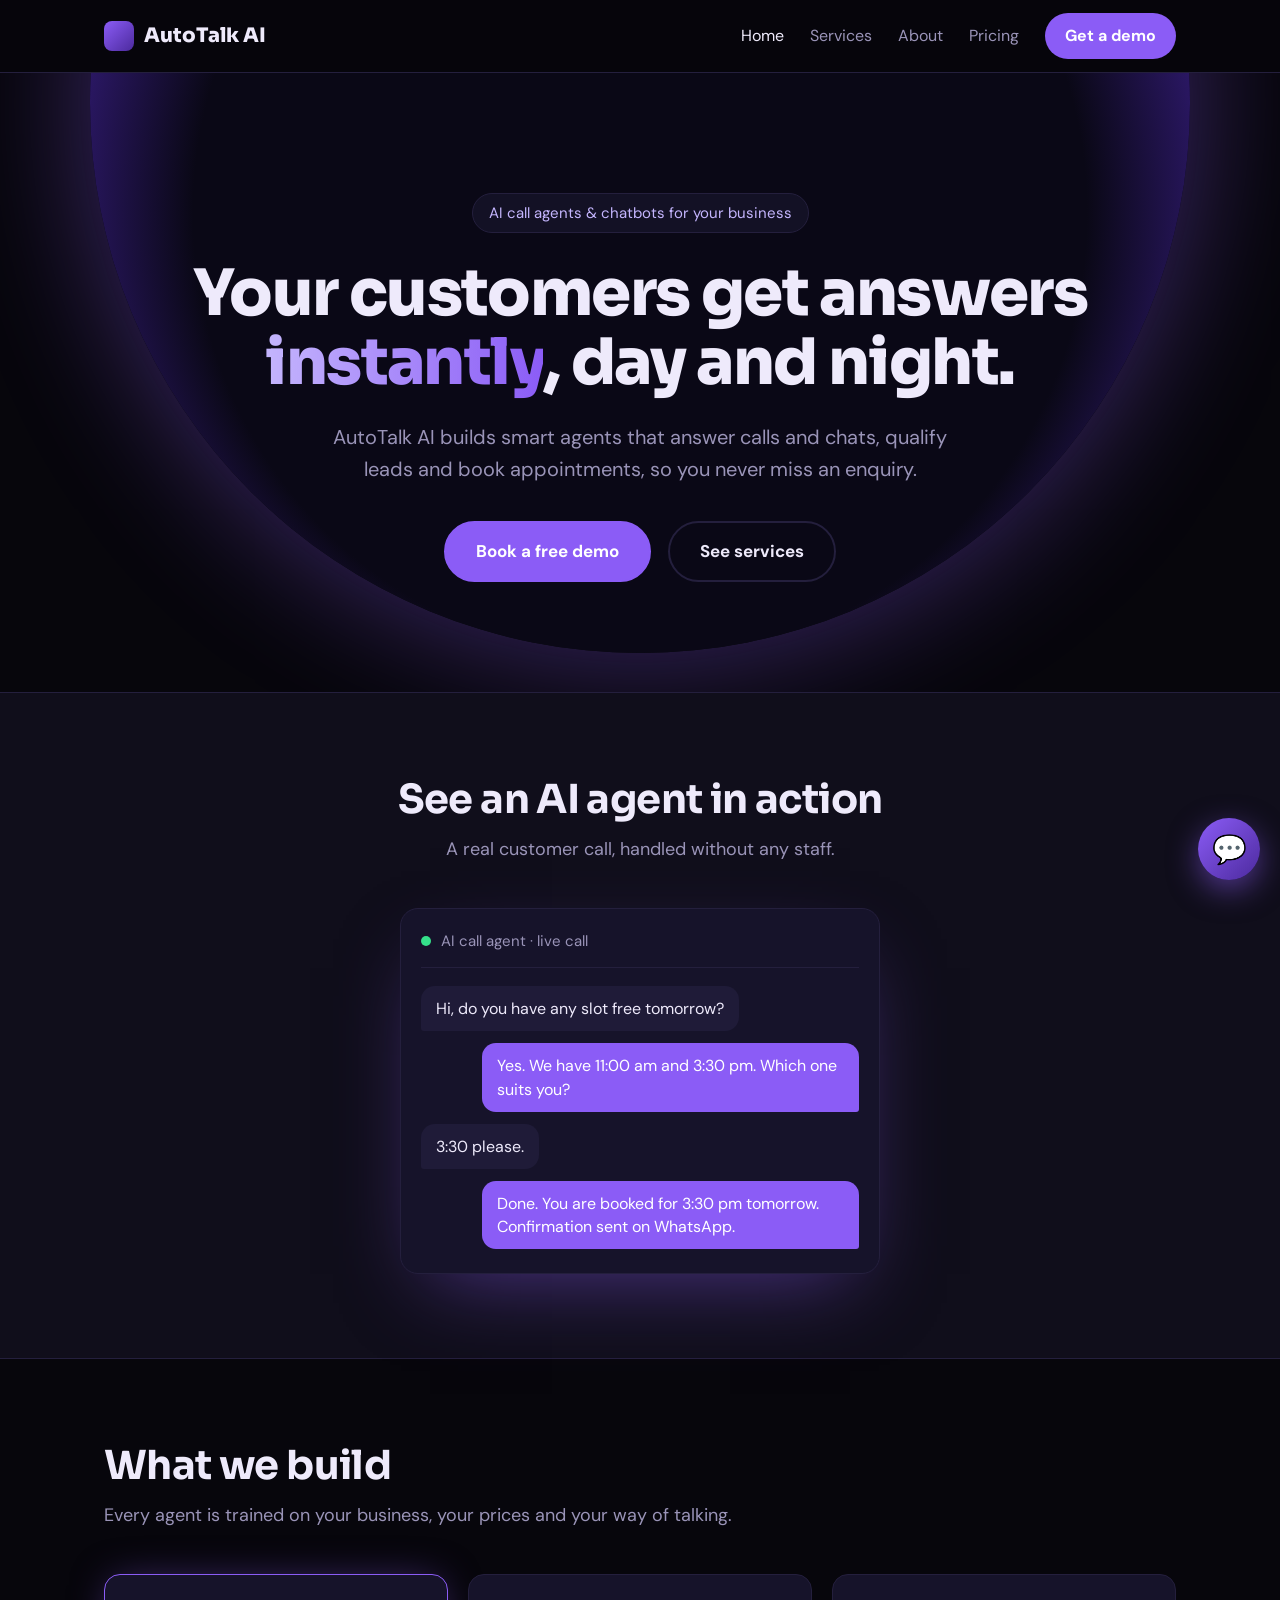
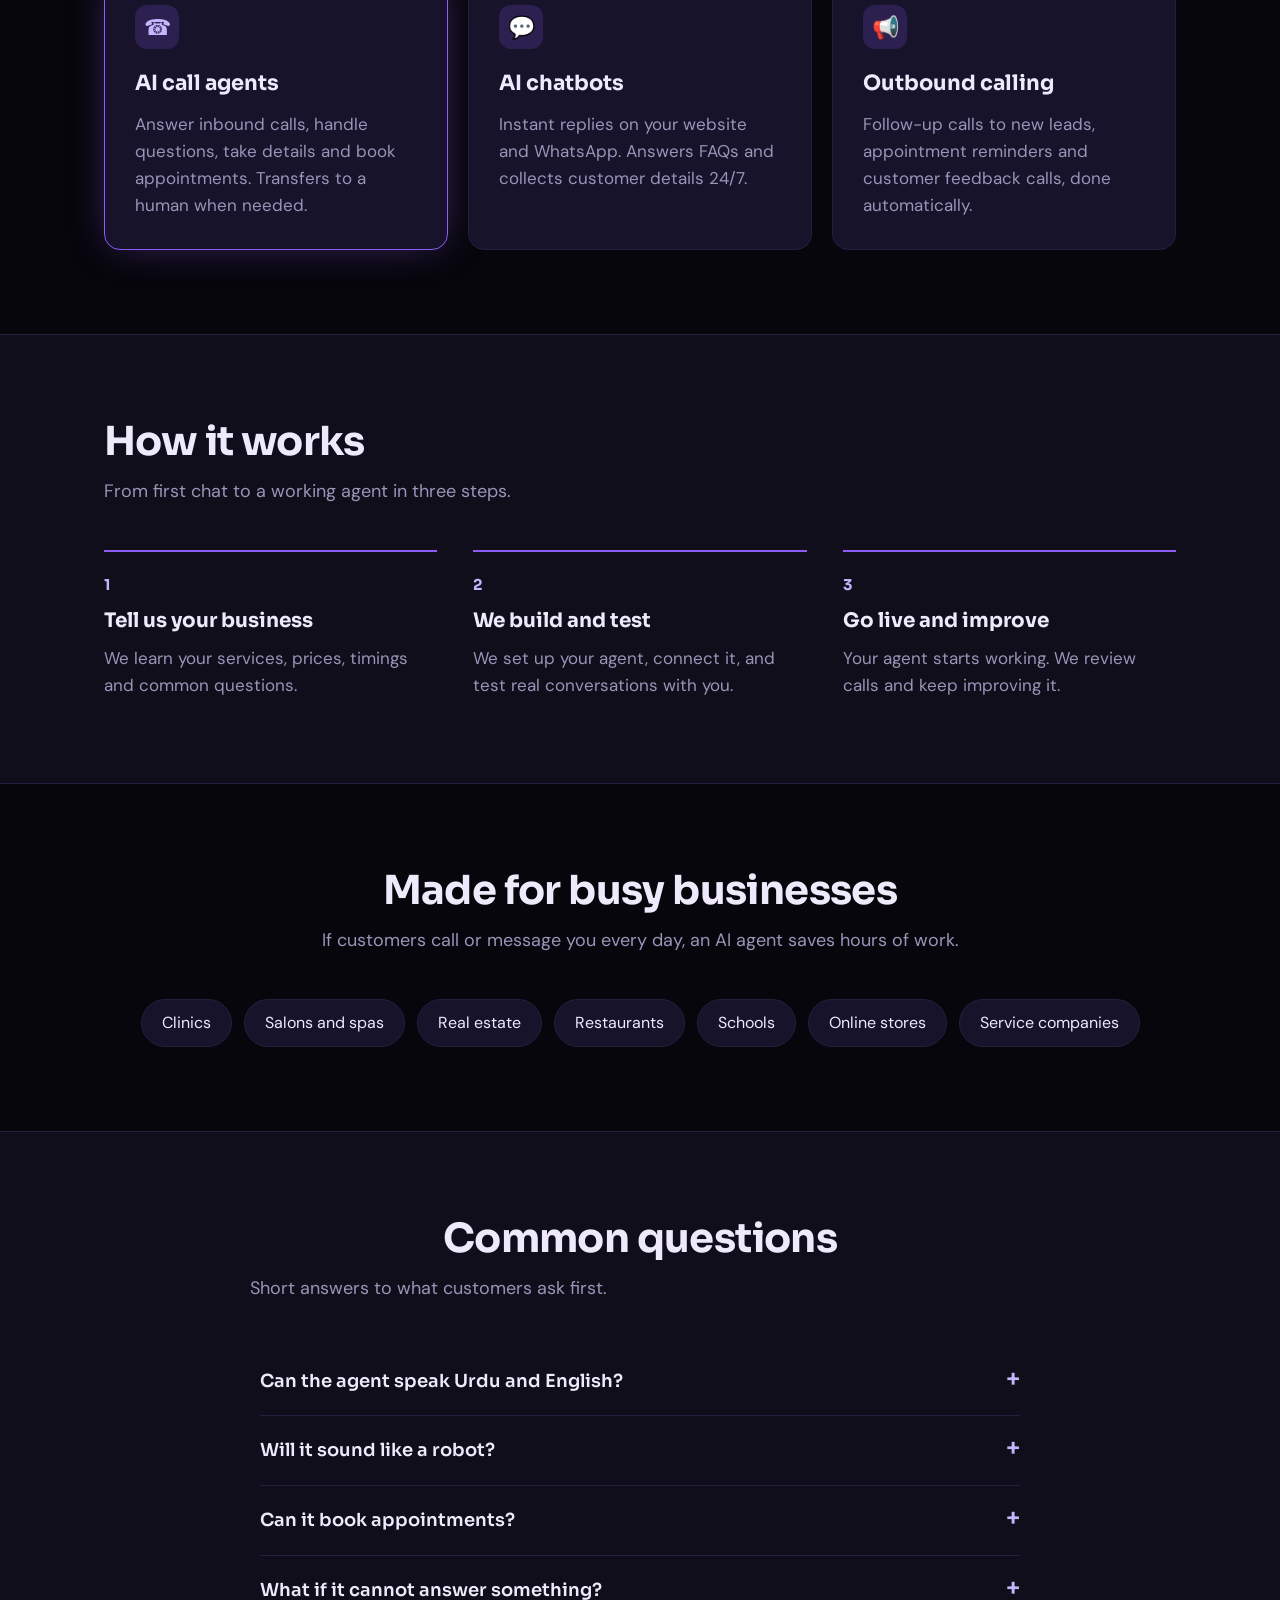
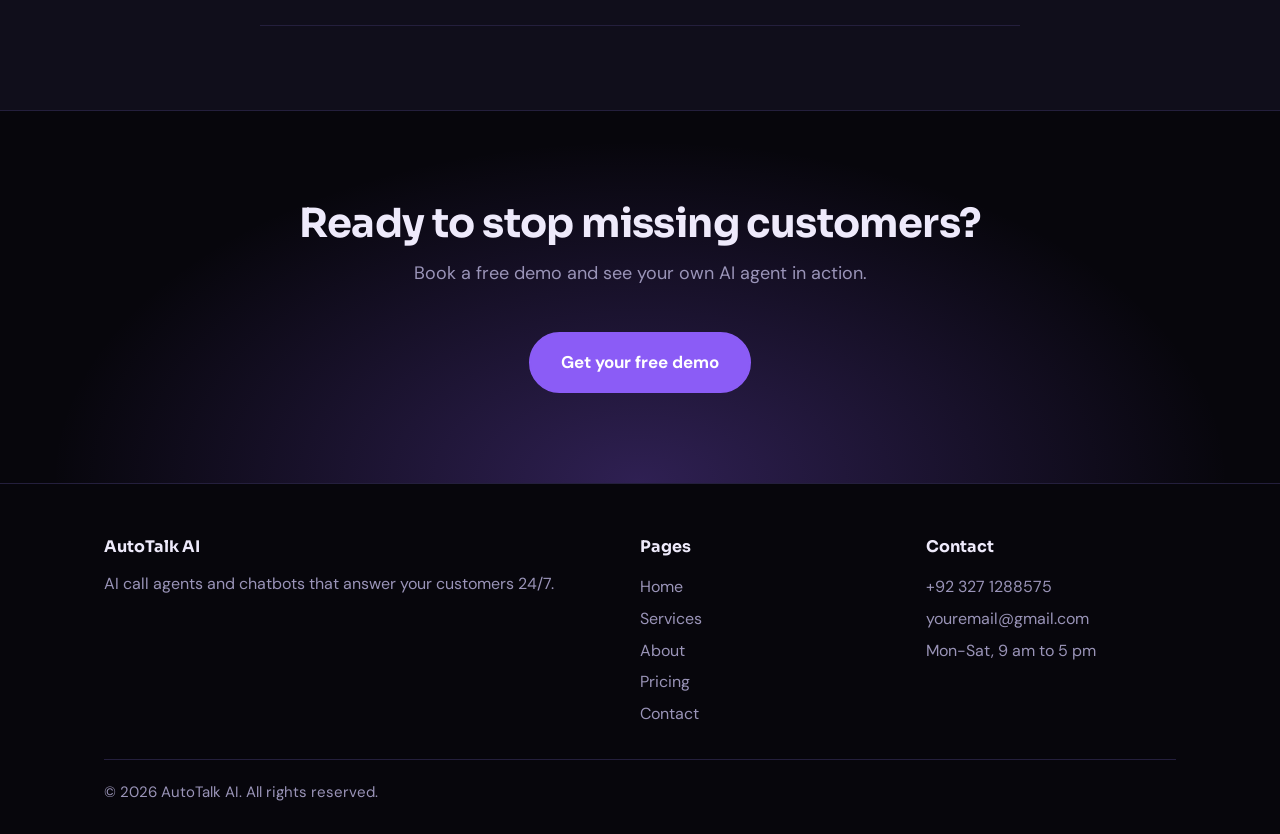
==== index.html @ 1f4cff15 "Add files via upload" ====
<!DOCTYPE html>
<html lang="en">
<head>
<meta charset="UTF-8">
<meta name="viewport" content="width=device-width, initial-scale=1">
<title>AI Chatbots and Call Agents | AutoTalk AI</title>
<meta name="description" content="AutoTalk AI builds AI call agents and chatbots that answer customers, qualify leads and book appointments 24/7.">
<link rel="preconnect" href="https://fonts.googleapis.com">
<link rel="preconnect" href="https://fonts.gstatic.com" crossorigin>
<link href="https://fonts.googleapis.com/css2?family=DM+Sans:wght@400;500;700&family=Sora:wght@600;700;800&display=swap" rel="stylesheet">
<link rel="stylesheet" href="style.css">
</head>
<body>
<div id="site-header"></div>
<main>
<div class="hero">
  <div class="wrap">
    <span class="badge">AI call agents &amp; chatbots for your business</span>
    <h1>Your customers get answers <em>instantly</em>, day and night.</h1>
    <p class="sub">AutoTalk AI builds smart agents that answer calls and chats, qualify leads and book appointments, so you never miss an enquiry.</p>
    <a class="btn" href="contact.html">Book a free demo</a>
    <a class="btn ghost" href="services.html">See services</a>
  </div>
</div>

<section class="alt">
  <div class="wrap center">
    <h2>See an AI agent in action</h2>
    <p class="lead">A real customer call, handled without any staff.</p>
    <div class="callbox">
      <div class="top"><span class="dot"></span> AI call agent &middot; live call</div>
      <div class="msgs">
        <div class="m c">Hi, do you have any slot free tomorrow?</div>
        <div class="m a">Yes. We have 11:00 am and 3:30 pm. Which one suits you?</div>
        <div class="m c">3:30 please.</div>
        <div class="m a">Done. You are booked for 3:30 pm tomorrow. Confirmation sent on WhatsApp.</div>
      </div>
    </div>
  </div>
</section>

<section>
  <div class="wrap">
    <h2>What we build</h2>
    <p class="lead">Every agent is trained on your business, your prices and your way of talking.</p>
    <div class="grid3">
      <div class="card hl"><div class="ico">&#9742;</div><h3>AI call agents</h3><p>Answer inbound calls, handle questions, take details and book appointments. Transfers to a human when needed.</p></div>
      <div class="card"><div class="ico">&#128172;</div><h3>AI chatbots</h3><p>Instant replies on your website and WhatsApp. Answers FAQs and collects customer details 24/7.</p></div>
      <div class="card"><div class="ico">&#128226;</div><h3>Outbound calling</h3><p>Follow-up calls to new leads, appointment reminders and customer feedback calls, done automatically.</p></div>
    </div>
  </div>
</section>

<section class="alt">
  <div class="wrap">
    <h2>How it works</h2>
    <p class="lead">From first chat to a working agent in three steps.</p>
    <div class="steps">
      <div class="step"><h3>Tell us your business</h3><p>We learn your services, prices, timings and common questions.</p></div>
      <div class="step"><h3>We build and test</h3><p>We set up your agent, connect it, and test real conversations with you.</p></div>
      <div class="step"><h3>Go live and improve</h3><p>Your agent starts working. We review calls and keep improving it.</p></div>
    </div>
  </div>
</section>

<section>
  <div class="wrap center">
    <h2>Made for busy businesses</h2>
    <p class="lead">If customers call or message you every day, an AI agent saves hours of work.</p>
    <div class="use"><span>Clinics</span><span>Salons and spas</span><span>Real estate</span><span>Restaurants</span><span>Schools</span><span>Online stores</span><span>Service companies</span></div>
  </div>
</section>

<section class="alt" id="faq">
  <div class="wrap">
    <h2 class="center">Common questions</h2>
    <p class="lead center">Short answers to what customers ask first.</p>
    <div class="faq">
      <details><summary>Can the agent speak Urdu and English?</summary><p>Yes. We can set it up in Urdu, English or both.</p></details>
      <details><summary>Will it sound like a robot?</summary><p>No. We use natural voices and train the agent on your business so conversations feel smooth.</p></details>
      <details><summary>Can it book appointments?</summary><p>Yes. It checks your available times, books the slot and sends a confirmation.</p></details>
      <details><summary>What if it cannot answer something?</summary><p>It passes the call or chat to you or your team and saves the customer's details.</p></details>
    </div>
  </div>
</section>

<div class="cta-band">
  <div class="wrap">
    <h2>Ready to stop missing customers?</h2>
    <p class="lead" style="margin-left:auto;margin-right:auto">Book a free demo and see your own AI agent in action.</p>
    <a class="btn" href="contact.html">Get your free demo</a>
  </div>
</div>
</main>
<div id="site-footer"></div>
<script src="script.js"></script>
</body>
</html>
---- style.css ----
:root{
  --bg:#07060C;
  --panel:#100E1B;
  --panel2:#16132A;
  --line:#241F3D;
  --purple:#8B5CF6;
  --purple-deep:#4C2A9E;
  --lilac:#C4B5FD;
  --text:#EEEAFB;
  --muted:#9A94B8;
  --head:'Sora',Arial,sans-serif;
  --body:'DM Sans',Arial,sans-serif;
}
*{box-sizing:border-box;margin:0;padding:0}
html{scroll-behavior:smooth}
body{font-family:var(--body);font-size:18px;line-height:1.6;color:var(--text);background:var(--bg);overflow-x:hidden}
a{color:inherit}
img{max-width:100%}
:focus-visible{outline:3px solid var(--lilac);outline-offset:3px}
.wrap{max-width:1120px;margin:0 auto;padding:0 24px}

/* Header */
header{position:sticky;top:0;z-index:50;background:rgba(7,6,12,.88);backdrop-filter:blur(10px);border-bottom:1px solid var(--line)}
header .wrap{display:flex;align-items:center;justify-content:space-between;height:72px}
.logo{font-family:var(--head);font-weight:800;font-size:20px;text-decoration:none;display:flex;align-items:center;gap:10px}
.logo i{width:30px;height:30px;border-radius:8px;background:linear-gradient(135deg,var(--purple),var(--purple-deep));display:inline-block}
nav{display:flex;align-items:center;gap:26px}
nav a{text-decoration:none;font-size:16px;color:var(--muted)}
nav a:hover,nav a.on{color:var(--text)}
nav a.cta{color:#fff;background:var(--purple);padding:10px 20px;border-radius:999px;font-weight:700}
nav a.cta:hover{background:#9d74f8}
.burger{display:none;background:none;border:1px solid var(--line);color:var(--text);font-size:22px;width:44px;height:44px;border-radius:8px;cursor:pointer}

/* Buttons */
.btn{display:inline-block;padding:15px 30px;border-radius:999px;background:var(--purple);color:#fff;font-weight:700;text-decoration:none;border:2px solid var(--purple);font-size:17px;cursor:pointer;font-family:var(--body)}
.btn:hover{background:#9d74f8;border-color:#9d74f8}
.btn.ghost{background:transparent;color:var(--text);border-color:var(--line);margin-left:12px}
.btn.ghost:hover{border-color:var(--purple);color:var(--lilac)}

/* Hero with glowing arc */
.hero{position:relative;text-align:center;padding:120px 0 110px;overflow:hidden}
.hero::before{content:"";position:absolute;left:50%;top:-520px;width:1100px;height:1100px;transform:translateX(-50%);border-radius:50%;
  background:radial-gradient(circle at 50% 60%,#0A0816 52%,#2a1763 66%,#5b34c4 71%,rgba(139,92,246,0) 74%);
  box-shadow:0 0 120px 10px rgba(139,92,246,.35);z-index:0;pointer-events:none}
.hero .wrap{position:relative;z-index:1}
.badge{display:inline-block;padding:7px 16px;border:1px solid var(--line);background:rgba(22,19,42,.8);border-radius:999px;font-size:15px;color:var(--lilac);margin-bottom:26px}
.hero h1{font-family:var(--head);font-weight:800;font-size:clamp(36px,6vw,64px);line-height:1.08;letter-spacing:-0.025em;max-width:15em;margin:0 auto}
.hero h1 em{font-style:normal;background:linear-gradient(90deg,var(--lilac),var(--purple));-webkit-background-clip:text;background-clip:text;color:transparent}
.hero p.sub{color:var(--muted);font-size:20px;margin:24px auto 36px;max-width:32em}

.page-head{padding:90px 0 40px;text-align:center;border-bottom:1px solid var(--line);background:radial-gradient(ellipse at 50% 0,rgba(139,92,246,.22),transparent 60%)}
.page-head h1{font-family:var(--head);font-weight:800;font-size:clamp(32px,5vw,50px);letter-spacing:-0.02em}
.page-head p{color:var(--muted);max-width:34em;margin:14px auto 0}

/* Sections */
section{padding:84px 0}
.alt{background:var(--panel);border-top:1px solid var(--line);border-bottom:1px solid var(--line)}
h2{font-family:var(--head);font-weight:700;font-size:clamp(28px,4vw,40px);line-height:1.15;letter-spacing:-0.015em;margin-bottom:12px}
.lead{color:var(--muted);max-width:36em;margin-bottom:44px}
.center{text-align:center}.center .lead{margin-left:auto;margin-right:auto}

.grid3{display:grid;grid-template-columns:repeat(auto-fit,minmax(280px,1fr));gap:20px}
.card{background:var(--panel2);border:1px solid var(--line);border-radius:16px;padding:30px}
.card h3{font-family:var(--head);font-size:21px;margin-bottom:10px}
.card p{color:var(--muted);font-size:17px}
.card .ico{width:44px;height:44px;border-radius:12px;background:rgba(139,92,246,.18);color:var(--lilac);display:flex;align-items:center;justify-content:center;font-size:22px;margin-bottom:18px}
.card.hl{border-color:var(--purple);box-shadow:0 0 40px -10px rgba(139,92,246,.5)}
.card ul{list-style:none;margin-top:14px;color:var(--muted);font-size:16px}
.card li{padding:6px 0;border-top:1px solid var(--line)}
.tag{display:inline-block;font-size:14px;color:var(--lilac);margin-bottom:10px}

.steps{display:grid;grid-template-columns:repeat(auto-fit,minmax(240px,1fr));gap:36px;counter-reset:s}
.step{border-top:2px solid var(--purple);padding-top:18px}
.step::before{counter-increment:s;content:counter(s);font-family:var(--head);font-weight:700;color:var(--lilac);font-size:15px}
.step h3{font-family:var(--head);font-size:20px;margin:6px 0 8px}
.step p{color:var(--muted);font-size:17px}

.use{display:flex;flex-wrap:wrap;gap:12px;justify-content:center}
.use span{padding:10px 20px;border:1px solid var(--line);border-radius:999px;background:var(--panel2);font-size:16px}

.callbox{max-width:480px;margin:0 auto;background:var(--panel2);border:1px solid var(--line);border-radius:18px;padding:20px;box-shadow:0 30px 80px -30px rgba(139,92,246,.5)}
.callbox .top{display:flex;align-items:center;gap:10px;padding-bottom:14px;border-bottom:1px solid var(--line);font-size:15px;color:var(--muted)}
.dot{width:10px;height:10px;border-radius:50%;background:#35e08a;animation:pulse 1.8s infinite}
@keyframes pulse{0%,100%{box-shadow:0 0 0 0 rgba(53,224,138,.6)}50%{box-shadow:0 0 0 8px rgba(53,224,138,0)}}
.msgs{display:grid;gap:12px;padding:18px 0 4px;text-align:left}
.m{max-width:86%;padding:11px 15px;border-radius:14px;font-size:16px;line-height:1.45}
.m.c{background:#1f1b38;justify-self:start;border-bottom-left-radius:3px}
.m.a{background:var(--purple);color:#fff;justify-self:end;border-bottom-right-radius:3px}

details{border-bottom:1px solid var(--line);padding:20px 0}
summary{cursor:pointer;font-family:var(--head);font-weight:600;font-size:18px;list-style:none;display:flex;justify-content:space-between;gap:16px}
summary::after{content:"+";color:var(--lilac);font-size:24px;line-height:1}
details[open] summary::after{content:"\2212"}
details p{color:var(--muted);margin-top:12px;max-width:40em}
.faq{max-width:760px;margin:0 auto}

.cta-band{text-align:center;padding:90px 0;background:radial-gradient(ellipse at 50% 100%,rgba(139,92,246,.3),transparent 65%)}

/* Contact */
.contact-grid{display:grid;grid-template-columns:repeat(auto-fit,minmax(290px,1fr));gap:52px}
form{display:grid;gap:16px}
label{font-weight:500;display:block;margin-bottom:6px;font-size:16px}
input,textarea{width:100%;padding:13px 15px;font:inherit;border:1px solid var(--line);border-radius:10px;background:var(--panel);color:var(--text)}
input:focus,textarea:focus{border-color:var(--purple);outline:none}
textarea{min-height:130px;resize:vertical}
.details p{margin-bottom:20px;color:var(--muted)}
.details strong{color:var(--text);display:block}
.details a{color:var(--lilac);text-decoration:none}

footer{border-top:1px solid var(--line);padding:50px 0 30px;color:var(--muted);font-size:16px}
.fgrid{display:grid;grid-template-columns:2fr 1fr 1fr;gap:36px;margin-bottom:30px}
footer h4{color:var(--text);font-family:var(--head);font-size:16px;margin-bottom:12px}
footer a{display:block;text-decoration:none;padding:3px 0}
footer a:hover{color:var(--lilac)}
.copy{border-top:1px solid var(--line);padding-top:20px;font-size:15px}

/* Chat widget */
#chat-btn{position:fixed;right:20px;bottom:20px;z-index:100;width:62px;height:62px;border-radius:50%;border:none;background:linear-gradient(135deg,var(--purple),var(--purple-deep));color:#fff;font-size:28px;cursor:pointer;box-shadow:0 10px 30px rgba(139,92,246,.5)}
#chat-btn:hover{transform:scale(1.06)}
#chat{position:fixed;right:20px;bottom:96px;z-index:100;width:360px;max-width:calc(100vw - 32px);height:520px;max-height:calc(100vh - 120px);background:var(--panel);border:1px solid var(--line);border-radius:18px;display:none;flex-direction:column;overflow:hidden;box-shadow:0 30px 80px rgba(0,0,0,.6)}
#chat.open{display:flex}
.ch-head{padding:16px 18px;background:linear-gradient(135deg,var(--purple-deep),#2a1763);display:flex;align-items:center;justify-content:space-between}
.ch-head b{font-family:var(--head);font-size:16px;display:block}
.ch-head small{color:var(--lilac);font-size:13px}
.ch-head button{background:none;border:none;color:#fff;font-size:24px;cursor:pointer}
.ch-body{flex:1;overflow-y:auto;padding:16px;display:flex;flex-direction:column;gap:10px}
.cm{max-width:85%;padding:10px 14px;border-radius:14px;font-size:15.5px;line-height:1.45}
.cm.bot{background:var(--panel2);align-self:flex-start;border-bottom-left-radius:3px}
.cm.me{background:var(--purple);color:#fff;align-self:flex-end;border-bottom-right-radius:3px}
.cm a{color:var(--lilac)}
.quick{display:flex;flex-wrap:wrap;gap:8px;padding:0 16px 12px}
.quick button{background:transparent;border:1px solid var(--purple);color:var(--lilac);padding:7px 13px;border-radius:999px;font-size:14px;cursor:pointer;font-family:var(--body)}
.quick button:hover{background:var(--purple);color:#fff}
.ch-form{display:flex;gap:8px;padding:12px;border-top:1px solid var(--line)}
.ch-form input{flex:1;padding:11px 14px;border-radius:999px}
.ch-form button{background:var(--purple);border:none;color:#fff;width:44px;border-radius:50%;font-size:18px;cursor:pointer}

@media (max-width:860px){
  .burger{display:block}
  nav{position:absolute;top:72px;left:0;right:0;background:var(--bg);flex-direction:column;align-items:stretch;gap:0;padding:12px 24px 20px;border-bottom:1px solid var(--line);display:none}
  nav.open{display:flex}
  nav a{padding:12px 0;font-size:18px}
  nav a.cta{text-align:center;margin-top:8px}
  .fgrid{grid-template-columns:1fr}
}
@media (max-width:560px){
  body{font-size:17px}
  .hero{padding:80px 0 70px}
  .hero::before{width:700px;height:700px;top:-380px}
  section{padding:60px 0}
  .btn.ghost{margin:12px 0 0 0}
}
@media (prefers-reduced-motion:reduce){.dot{animation:none}html{scroll-behavior:auto}}
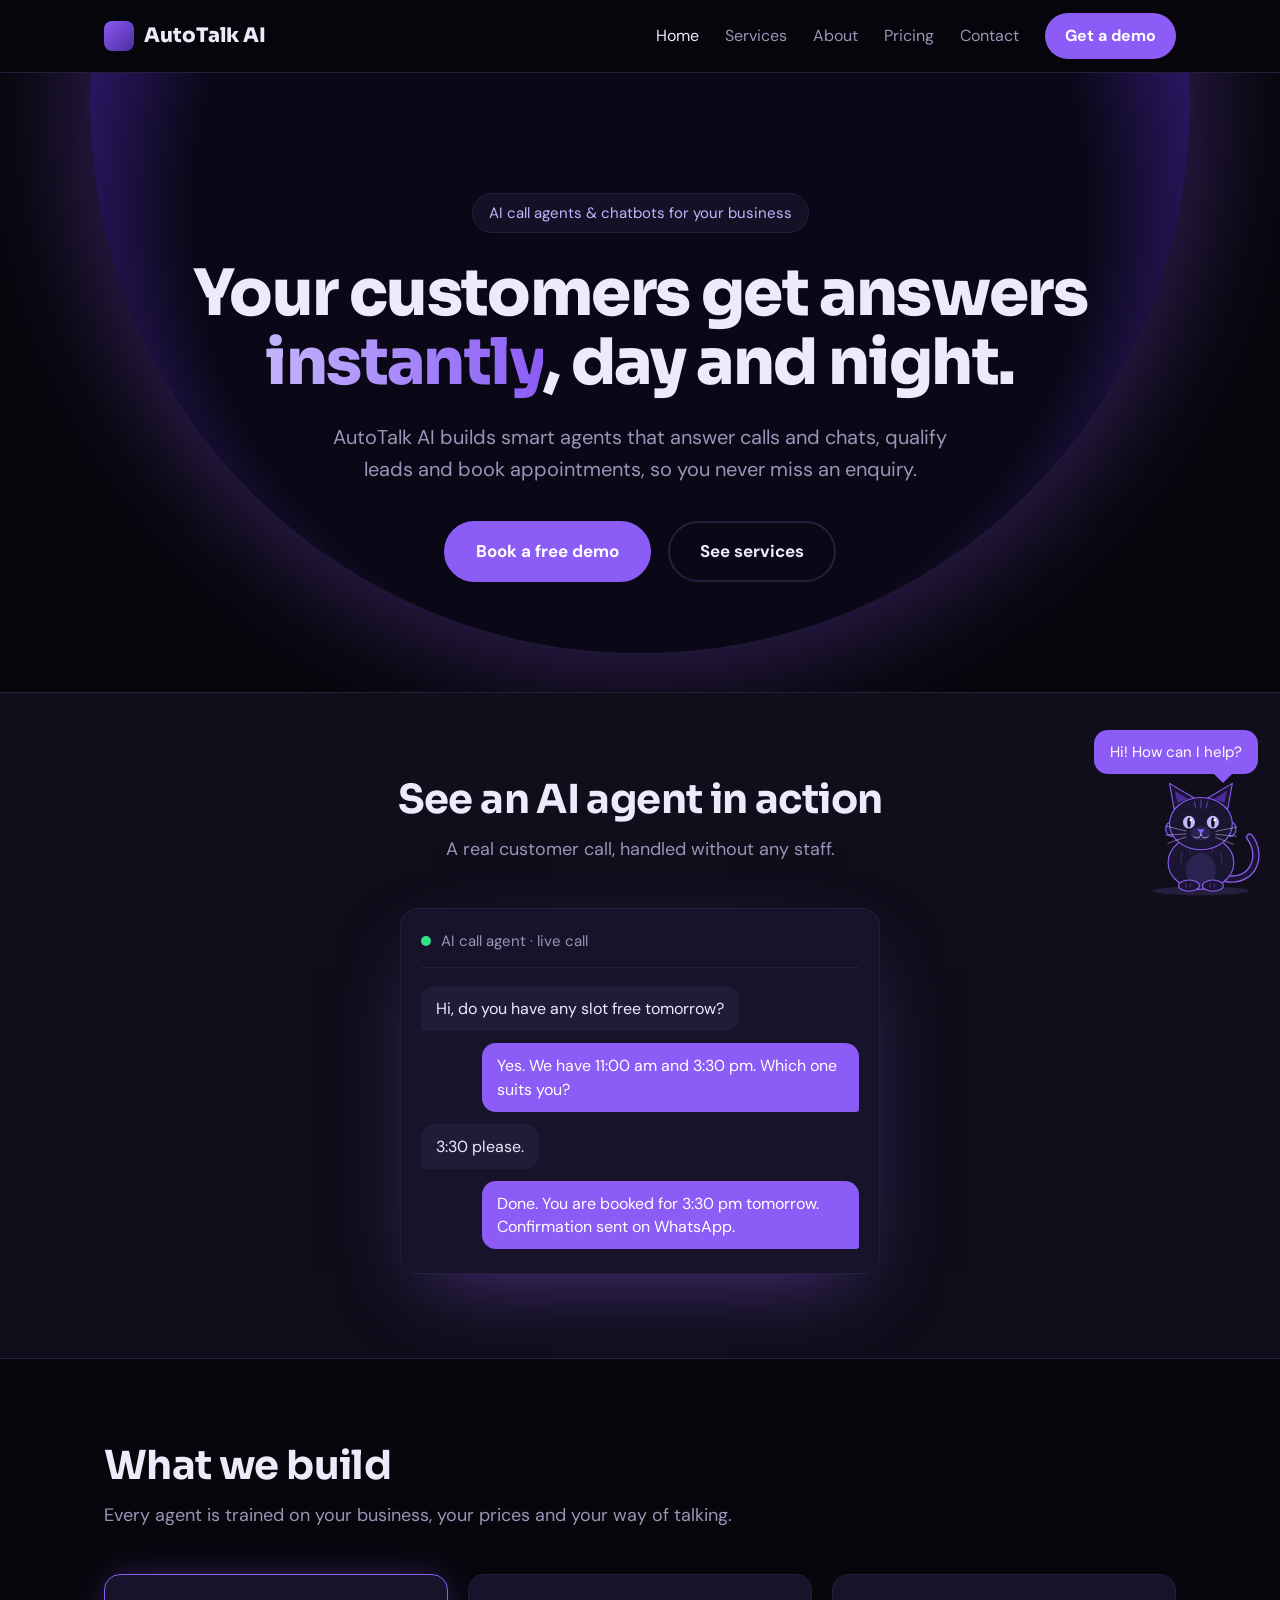
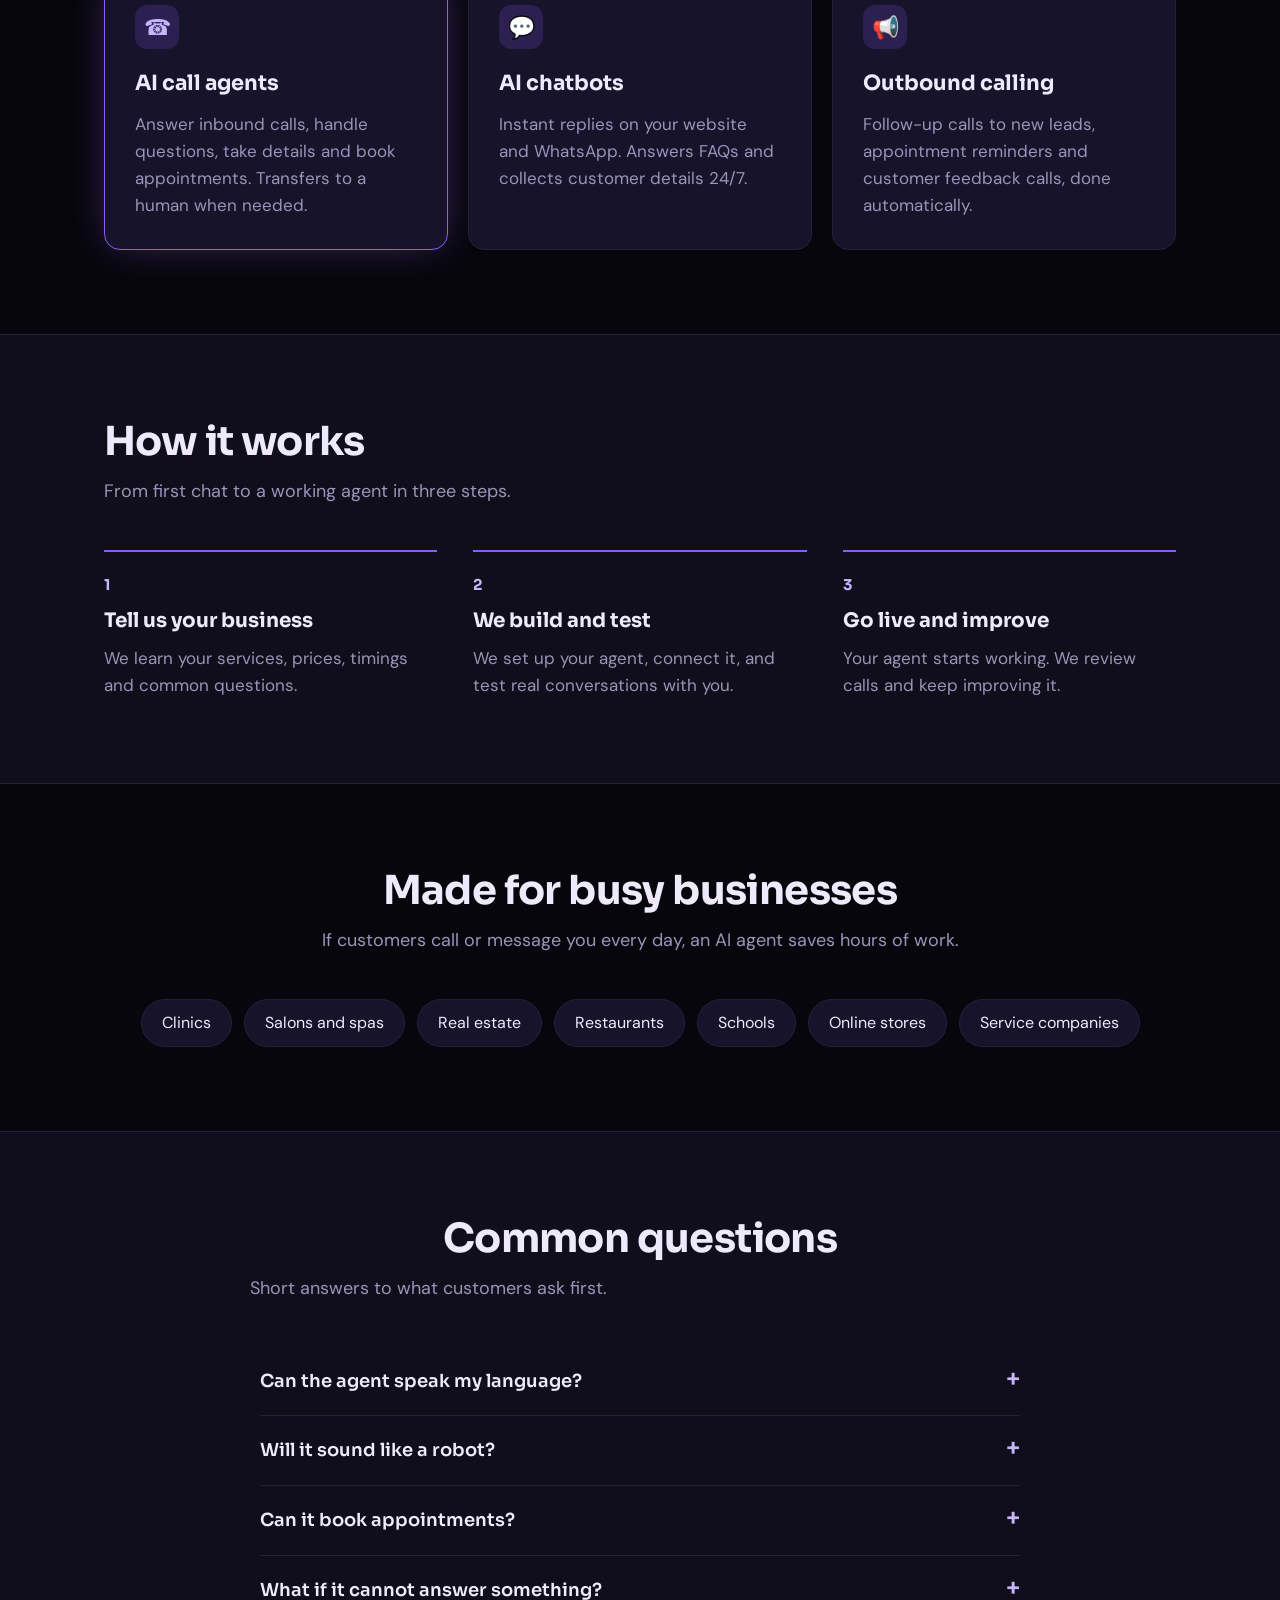
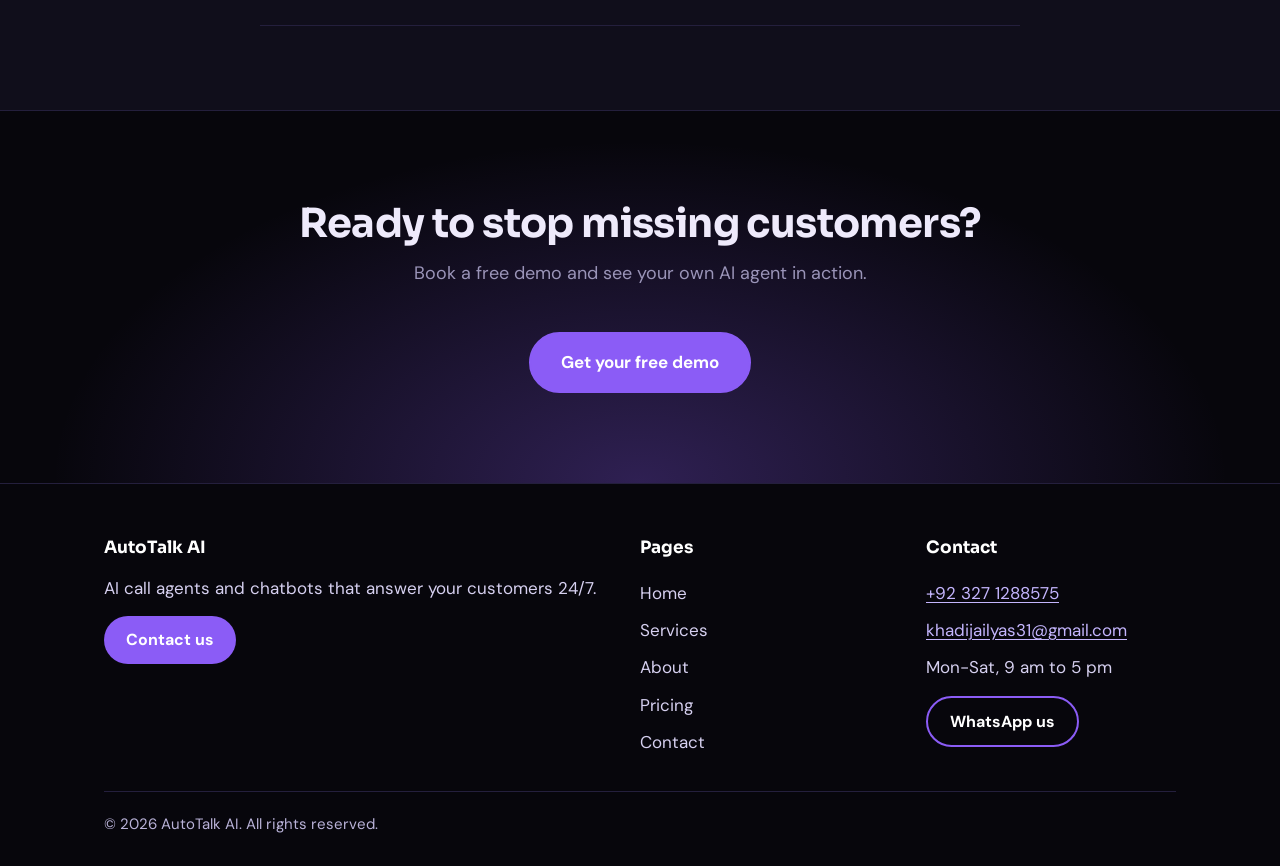
==== commit 35611c34: "Add files via upload" ====
--- a/index.html
+++ b/index.html
@@ -76,7 +76,7 @@
     <h2 class="center">Common questions</h2>
     <p class="lead center">Short answers to what customers ask first.</p>
     <div class="faq">
-      <details><summary>Can the agent speak Urdu and English?</summary><p>Yes. We can set it up in Urdu, English or both.</p></details>
+      <details><summary>Can the agent speak my language?</summary><p>Yes. We can set it up in English or in other languages you need.</p></details>
       <details><summary>Will it sound like a robot?</summary><p>No. We use natural voices and train the agent on your business so conversations feel smooth.</p></details>
       <details><summary>Can it book appointments?</summary><p>Yes. It checks your available times, books the slot and sends a confirmation.</p></details>
       <details><summary>What if it cannot answer something?</summary><p>It passes the call or chat to you or your team and saves the customer's details.</p></details>
--- a/style.css
+++ b/style.css
@@ -151,3 +151,50 @@
   .btn.ghost{margin:12px 0 0 0}
 }
 @media (prefers-reduced-motion:reduce){.dot{animation:none}html{scroll-behavior:auto}}
+
+.from{color:var(--muted);font-size:16px;margin-bottom:12px !important}
+.from b{display:block;font-family:var(--head);font-size:34px;color:var(--text);line-height:1.1;margin:2px 0}
+.from span{font-size:15px}
+.pnote{text-align:center;color:var(--muted);font-size:16px;margin-top:28px}
+
+/* Hero arc animation */
+.hero::before{animation:arcpulse 7s ease-in-out infinite}
+@keyframes arcpulse{0%,100%{box-shadow:0 0 120px 10px rgba(139,92,246,.28);transform:translateX(-50%) translateY(0)}50%{box-shadow:0 0 180px 28px rgba(139,92,246,.5);transform:translateX(-50%) translateY(12px)}}
+
+/* Footer */
+footer{color:#D6D0F0;font-size:17px}
+footer h4{font-size:17px;color:#fff;margin-bottom:14px}
+footer p{color:#D6D0F0}
+.flink{display:block;color:var(--lilac);text-decoration:underline;text-underline-offset:3px;padding:5px 0;word-break:break-all}
+.flink:hover{color:#fff}
+.flink2{display:block;color:#D6D0F0;padding:5px 0}
+.flink2:hover{color:var(--lilac)}
+.ftime{display:block;padding:5px 0 14px;color:#D6D0F0}
+.fbtn{display:inline-block !important;margin-top:14px;padding:11px 22px !important;border-radius:999px;background:var(--purple);color:#fff !important;font-weight:700;font-size:16px}
+.fbtn:hover{background:#9d74f8;color:#fff !important}
+.fbtn.wa{margin-top:0;background:transparent;border:2px solid var(--purple)}
+.fbtn.wa:hover{background:var(--purple)}
+.copy{color:#B9B2D8}
+
+/* Cat chat button */
+#chat-btn{right:10px;bottom:6px;width:112px;height:116px;border-radius:0;background:none;box-shadow:none;padding:0;font-size:0;border:none}
+#chat-btn:hover{transform:translateY(-3px)}
+#chat-btn svg{width:100%;height:100%;display:block;overflow:visible}
+.cat-body,.cat-head{transform-box:fill-box;transform-origin:50% 100%;transition:transform .9s ease}
+.cat-eyes{transform-box:fill-box;transform-origin:50% 50%;transition:transform .6s ease}
+.cat-z{opacity:0}
+#chat-btn.sleep .cat-body{transform:scale(1.12,.62)}
+#chat-btn.sleep .cat-head{transform:translateY(46px) rotate(4deg)}
+#chat-btn.sleep .cat-eyes{transform:scaleY(.08)}
+#chat-btn.sleep .cat-z{animation:zfloat 3s ease-in-out infinite}
+#chat-btn.stretch .cat-body{animation:cstretch 1.1s ease}
+#chat-btn.stretch .cat-head{animation:chead 1.1s ease}
+@keyframes zfloat{0%{transform:translate(0,0);opacity:0}30%{opacity:1}100%{transform:translate(18px,-28px);opacity:0}}
+@keyframes cstretch{0%{transform:scale(1.12,.62)}55%{transform:scale(.94,1.1)}100%{transform:scale(1,1)}}
+@keyframes chead{0%{transform:translateY(46px) rotate(4deg)}55%{transform:translateY(-5px) rotate(-3deg)}100%{transform:translateY(0) rotate(0)}}
+#cat-bubble{position:fixed;right:22px;bottom:126px;z-index:99;background:var(--purple);color:#fff;padding:10px 16px;border-radius:14px;font-size:15px;opacity:0;pointer-events:none;transition:opacity .4s}
+#cat-bubble::after{content:"";position:absolute;right:26px;bottom:-9px;border:9px solid transparent;border-top-color:var(--purple);border-bottom:0}
+#cat-bubble.show{opacity:1}
+#chat{bottom:128px;max-height:calc(100vh - 150px)}
+@media (max-width:560px){#chat-btn{width:96px;height:100px}#chat{bottom:112px}#cat-bubble{bottom:108px}}
+@media (prefers-reduced-motion:reduce){.hero::before{animation:none}.cat-body,.cat-head,.cat-eyes{transition:none}}
